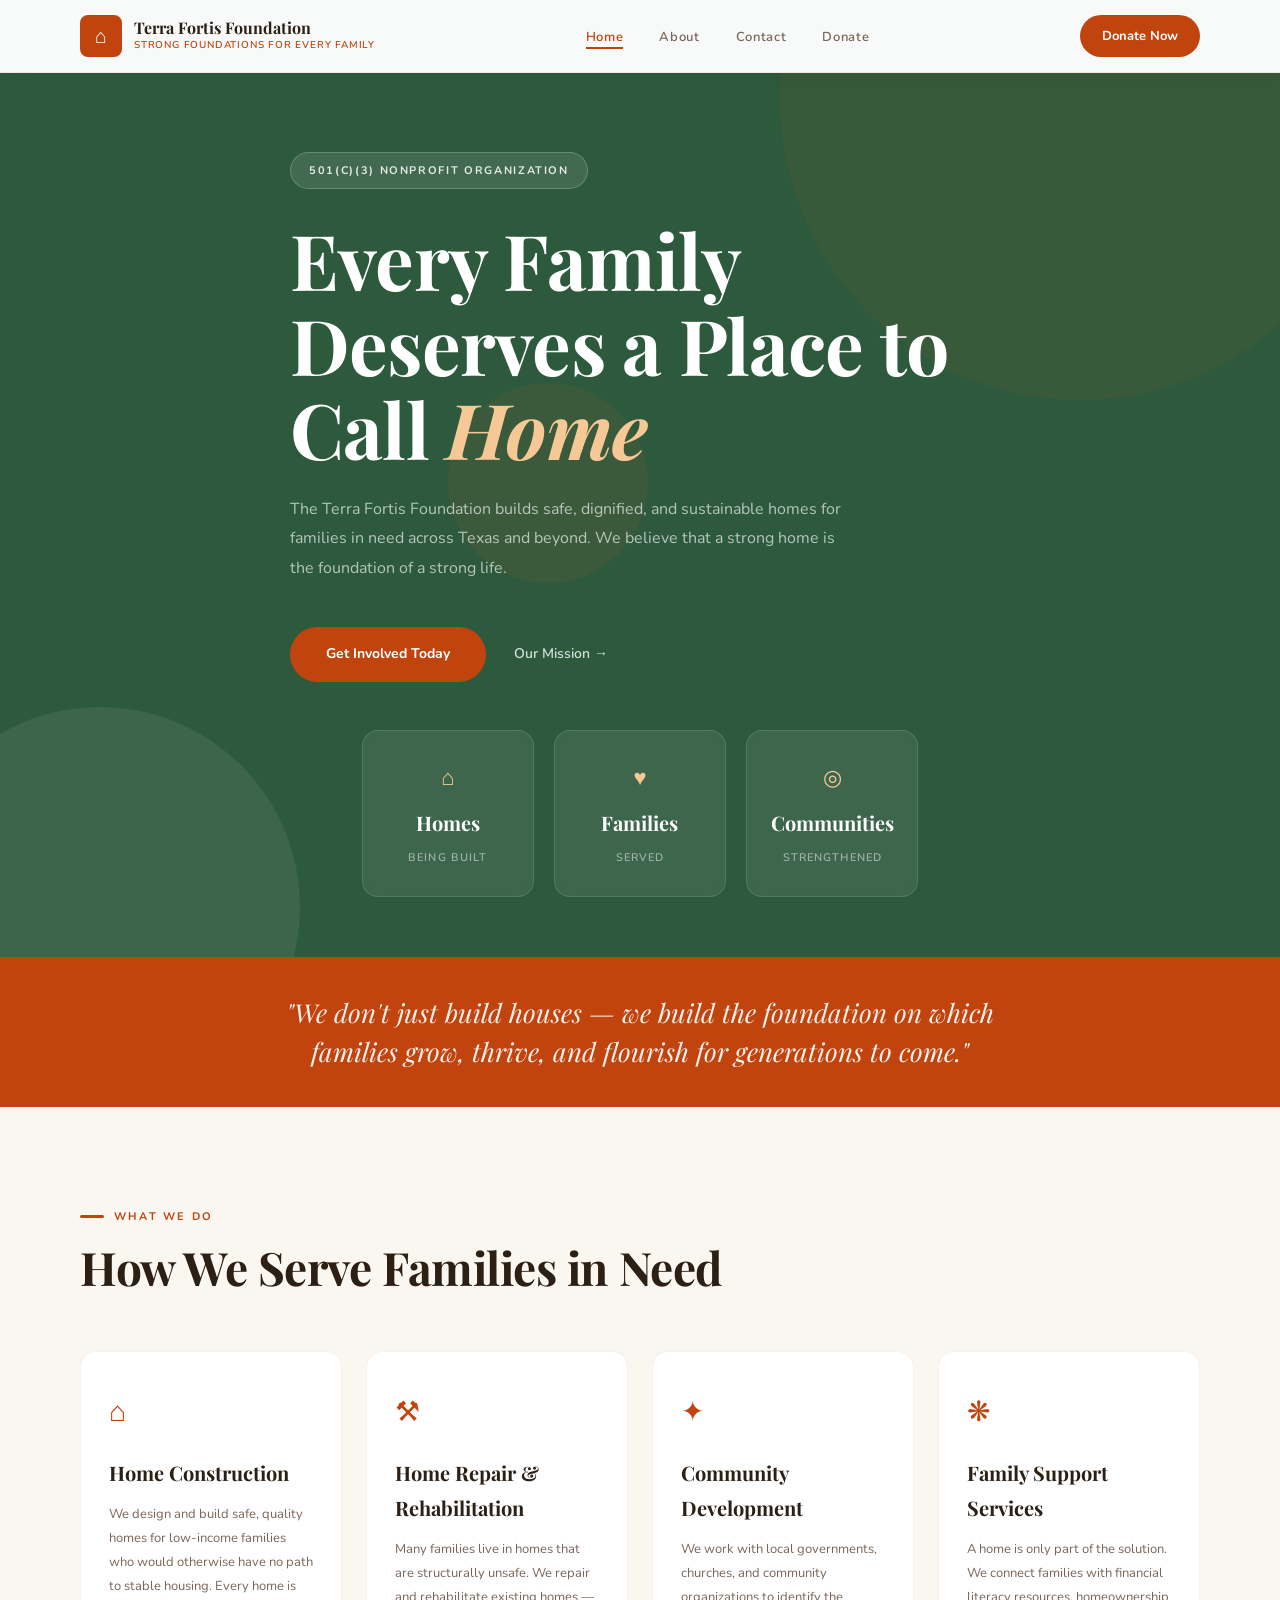
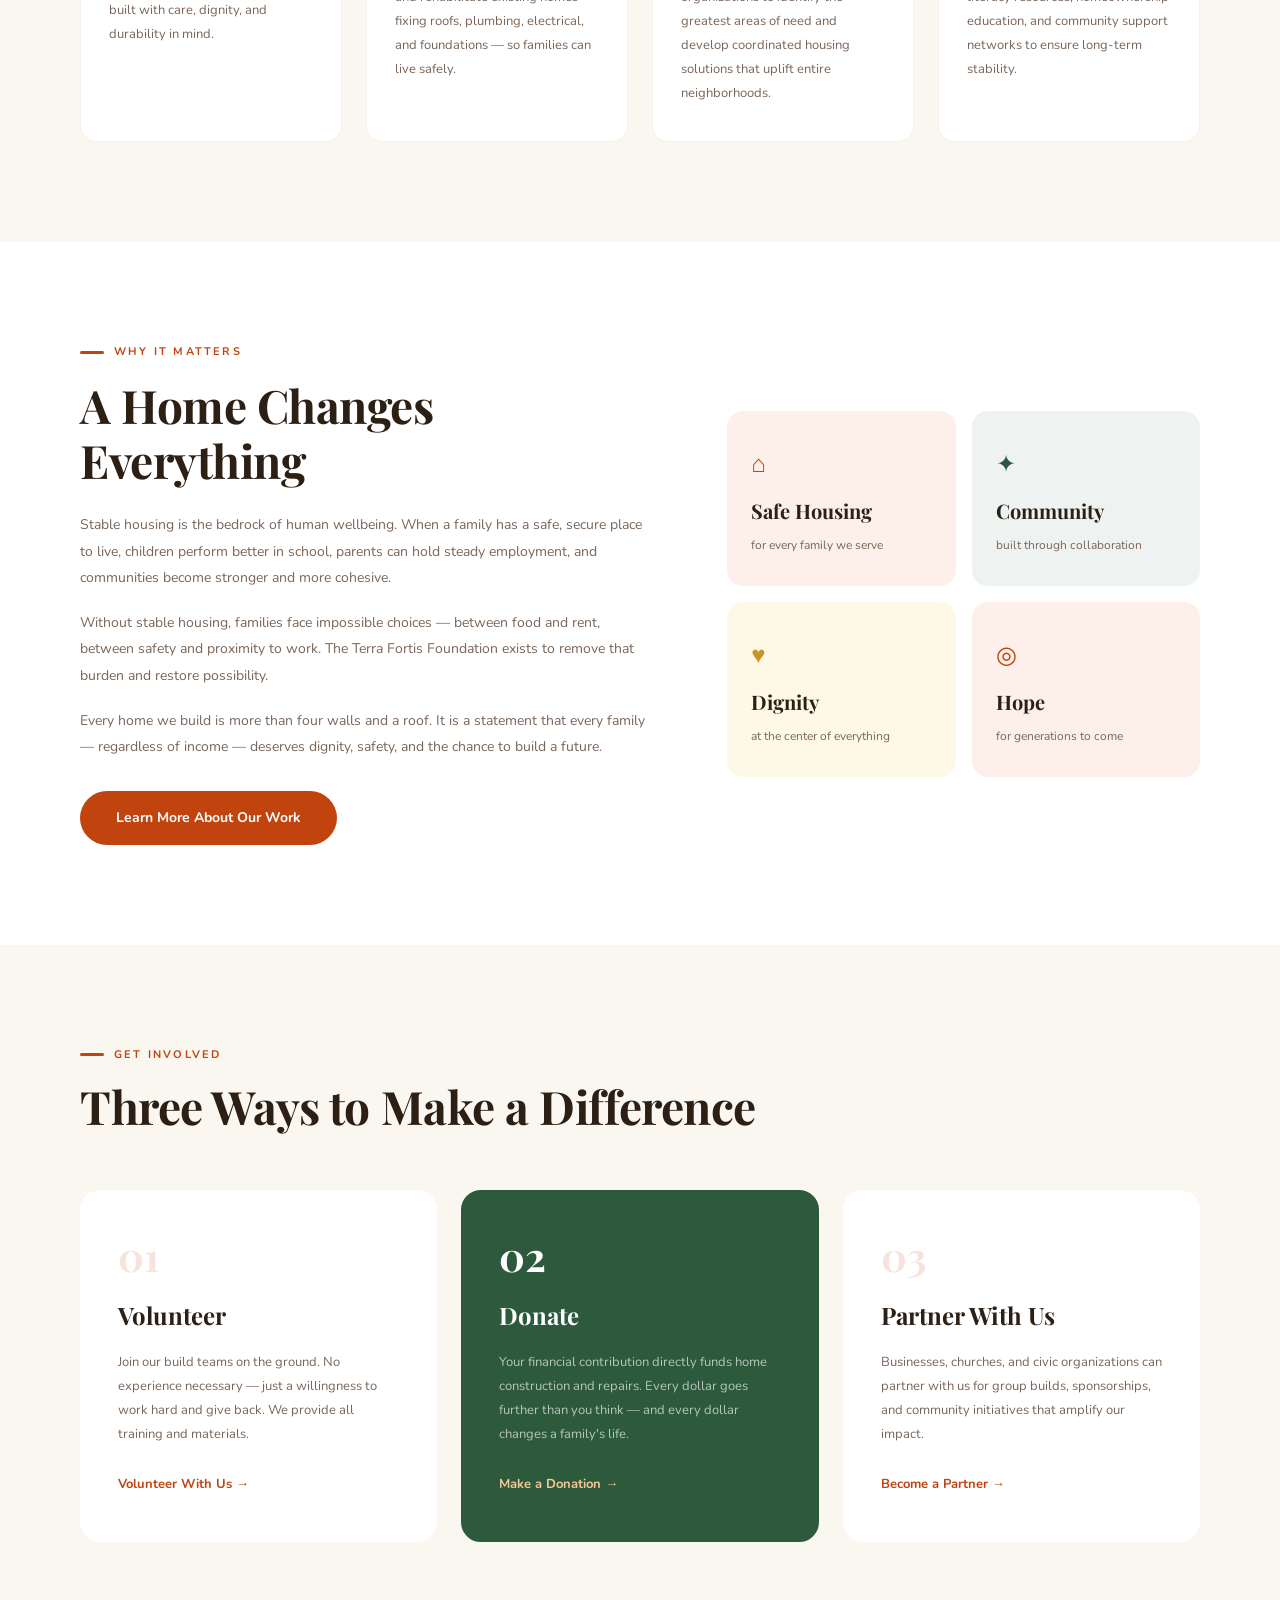
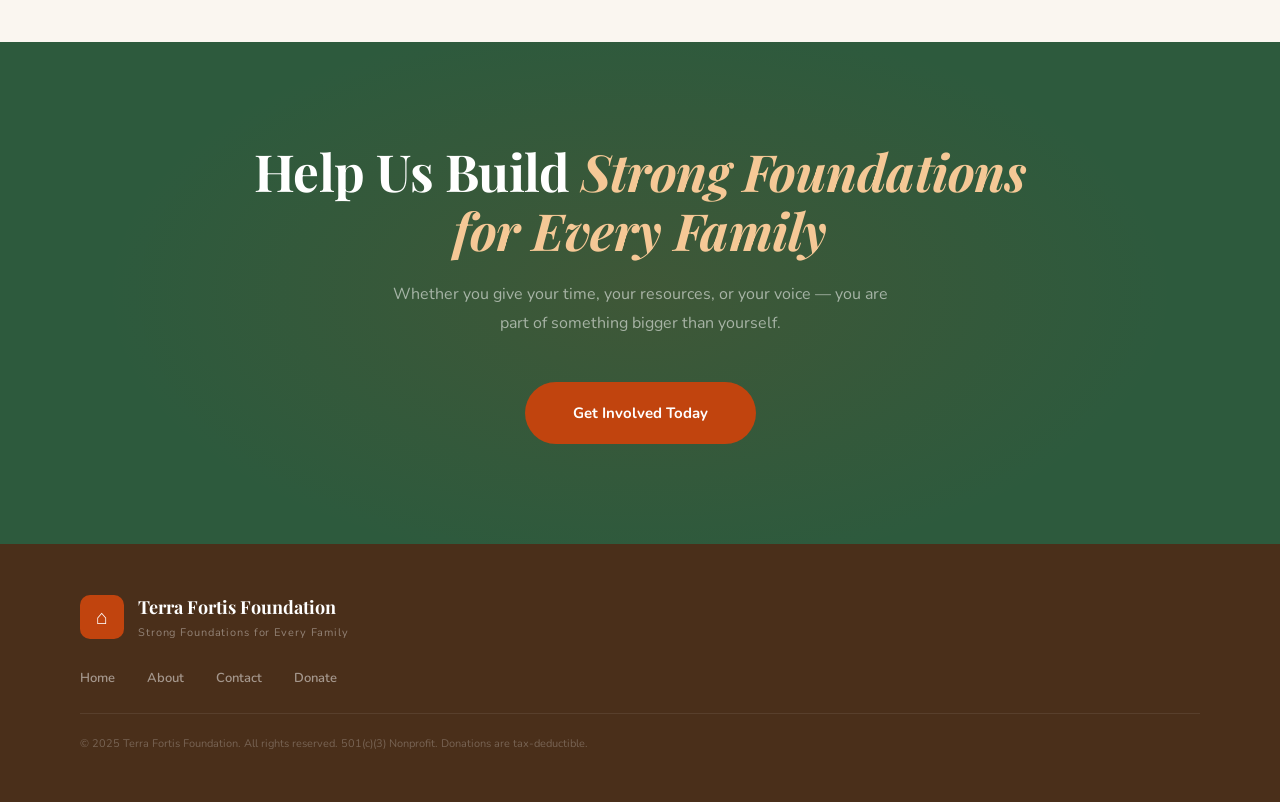
==== index.html @ f195ec46 "first commit" ====
<!DOCTYPE html>
<html lang="en">
<head>
<meta charset="UTF-8">
<meta name="viewport" content="width=device-width, initial-scale=1.0">
<title>Terra Fortis Foundation — Strong Foundations for Every Family</title>
<link href="https://fonts.googleapis.com/css2?family=Playfair+Display:ital,wght@0,400;0,700;1,400&family=Nunito:wght@300;400;500;600;700&display=swap" rel="stylesheet">
<link rel="stylesheet" href="style.css">
</head>
<body>

<nav class="nav">
  <div class="nav-inner">
    <a href="index.html" class="logo">
      <div class="logo-icon">⌂</div>
      <div class="logo-text">
        <div class="logo-name">Terra Fortis Foundation</div>
        <div class="logo-tagline">Strong Foundations for Every Family</div>
      </div>
    </a>
    <ul class="nav-links">
      <li><a href="index.html" class="active">Home</a></li>
      <li><a href="about.html">About</a></li>
      <li><a href="contact.html">Contact</a></li>
      <li><a href="donate.html">Donate</a></li>
    </ul>
    <a href="donate.html" class="nav-donate">Donate Now</a>
    <button class="hamburger" id="hamburger">&#9776;</button>
  </div>
</nav>

<section class="hero">
  <div class="hero-shapes">
    <div class="shape shape-1"></div>
    <div class="shape shape-2"></div>
    <div class="shape shape-3"></div>
  </div>
  <div class="hero-content">
    <div class="hero-badge">501(c)(3) Nonprofit Organization</div>
    <h1>Every Family Deserves a Place to Call <em>Home</em></h1>
    <p>The Terra Fortis Foundation builds safe, dignified, and sustainable homes for families in need across Texas and beyond. We believe that a strong home is the foundation of a strong life.</p>
    <div class="hero-btns">
      <a href="contact.html" class="btn-terra">Get Involved Today</a>
      <a href="about.html" class="btn-ghost">Our Mission →</a>
    </div>
  </div>
  <div class="hero-impact">
    <div class="impact-card">
      <div class="impact-icon">⌂</div>
      <div class="impact-val">Homes</div>
      <div class="impact-label">Being Built</div>
    </div>
    <div class="impact-card">
      <div class="impact-icon">♥</div>
      <div class="impact-val">Families</div>
      <div class="impact-label">Served</div>
    </div>
    <div class="impact-card">
      <div class="impact-icon">◎</div>
      <div class="impact-val">Communities</div>
      <div class="impact-label">Strengthened</div>
    </div>
  </div>
</section>

<section class="mission-strip">
  <div class="container">
    <p class="mission-text">"We don't just build houses — we build the foundation on which families grow, thrive, and flourish for generations to come."</p>
  </div>
</section>

<section class="what-we-do">
  <div class="container">
    <div class="section-label">What We Do</div>
    <h2 class="section-title">How We Serve Families in Need</h2>
    <div class="programs-grid">
      <div class="program-card">
        <div class="program-icon">⌂</div>
        <h3>Home Construction</h3>
        <p>We design and build safe, quality homes for low-income families who would otherwise have no path to stable housing. Every home is built with care, dignity, and durability in mind.</p>
      </div>
      <div class="program-card">
        <div class="program-icon">⚒</div>
        <h3>Home Repair & Rehabilitation</h3>
        <p>Many families live in homes that are structurally unsafe. We repair and rehabilitate existing homes — fixing roofs, plumbing, electrical, and foundations — so families can live safely.</p>
      </div>
      <div class="program-card">
        <div class="program-icon">✦</div>
        <h3>Community Development</h3>
        <p>We work with local governments, churches, and community organizations to identify the greatest areas of need and develop coordinated housing solutions that uplift entire neighborhoods.</p>
      </div>
      <div class="program-card">
        <div class="program-icon">❋</div>
        <h3>Family Support Services</h3>
        <p>A home is only part of the solution. We connect families with financial literacy resources, homeownership education, and community support networks to ensure long-term stability.</p>
      </div>
    </div>
  </div>
</section>

<section class="why-it-matters">
  <div class="container matters-grid">
    <div class="matters-text">
      <div class="section-label">Why It Matters</div>
      <h2>A Home Changes Everything</h2>
      <p>Stable housing is the bedrock of human wellbeing. When a family has a safe, secure place to live, children perform better in school, parents can hold steady employment, and communities become stronger and more cohesive.</p>
      <p>Without stable housing, families face impossible choices — between food and rent, between safety and proximity to work. The Terra Fortis Foundation exists to remove that burden and restore possibility.</p>
      <p>Every home we build is more than four walls and a roof. It is a statement that every family — regardless of income — deserves dignity, safety, and the chance to build a future.</p>
      <a href="about.html" class="btn-terra">Learn More About Our Work</a>
    </div>
    <div class="matters-visual">
      <div class="visual-block vb-1">
        <div class="vb-icon">⌂</div>
        <div class="vb-text">Safe Housing</div>
        <div class="vb-sub">for every family we serve</div>
      </div>
      <div class="visual-block vb-2">
        <div class="vb-icon">✦</div>
        <div class="vb-text">Community</div>
        <div class="vb-sub">built through collaboration</div>
      </div>
      <div class="visual-block vb-3">
        <div class="vb-icon">♥</div>
        <div class="vb-text">Dignity</div>
        <div class="vb-sub">at the center of everything</div>
      </div>
      <div class="visual-block vb-4">
        <div class="vb-icon">◎</div>
        <div class="vb-text">Hope</div>
        <div class="vb-sub">for generations to come</div>
      </div>
    </div>
  </div>
</section>

<section class="get-involved">
  <div class="container">
    <div class="section-label">Get Involved</div>
    <h2 class="section-title">Three Ways to Make a Difference</h2>
    <div class="involved-grid">
      <div class="involved-card">
        <div class="inv-num">01</div>
        <h3>Volunteer</h3>
        <p>Join our build teams on the ground. No experience necessary — just a willingness to work hard and give back. We provide all training and materials.</p>
        <a href="contact.html" class="inv-link">Volunteer With Us →</a>
      </div>
      <div class="involved-card featured">
        <div class="inv-num">02</div>
        <h3>Donate</h3>
        <p>Your financial contribution directly funds home construction and repairs. Every dollar goes further than you think — and every dollar changes a family's life.</p>
        <a href="contact.html" class="inv-link">Make a Donation →</a>
      </div>
      <div class="involved-card">
        <div class="inv-num">03</div>
        <h3>Partner With Us</h3>
        <p>Businesses, churches, and civic organizations can partner with us for group builds, sponsorships, and community initiatives that amplify our impact.</p>
        <a href="contact.html" class="inv-link">Become a Partner →</a>
      </div>
    </div>
  </div>
</section>

<section class="cta-foundation">
  <div class="container cta-inner">
    <h2>Help Us Build <em>Strong Foundations<br>for Every Family</em></h2>
    <p>Whether you give your time, your resources, or your voice — you are part of something bigger than yourself.</p>
    <a href="contact.html" class="btn-terra btn-large">Get Involved Today</a>
  </div>
</section>

<footer class="footer">
  <div class="container footer-inner">
    <div class="footer-brand">
      <div class="footer-icon">⌂</div>
      <div>
        <div class="footer-name">Terra Fortis Foundation</div>
        <div class="footer-tagline">Strong Foundations for Every Family</div>
      </div>
    </div>
    <div class="footer-links">
      <a href="index.html">Home</a>
      <a href="about.html">About</a>
      <a href="contact.html">Contact</a>
      <a href="donate.html">Donate</a>
    </div>
    <div class="footer-bottom">
      <span>&copy; 2025 Terra Fortis Foundation. All rights reserved. 501(c)(3) Nonprofit. Donations are tax-deductible.</span>
    </div>
  </div>
</footer>
<script src="main.js"></script>
</body>
</html>
---- style.css ----
/* ── Terra Fortis Foundation — Stylesheet ── */
:root {
  --terra: #c1440e;
  --terra-light: #e05a24;
  --terra-pale: #fdf0ea;
  --green: #2d5a3d;
  --green-light: #3d7a54;
  --cream: #faf6f0;
  --warm-white: #ffffff;
  --brown: #4a2f1a;
  --text: #2c1f14;
  --muted: #7a6558;
  --border: rgba(193,68,14,0.15);
  --font-display: 'Playfair Display', Georgia, serif;
  --font-body: 'Nunito', sans-serif;
}

* { box-sizing: border-box; margin: 0; padding: 0; }
html { scroll-behavior: smooth; }

body {
  font-family: var(--font-body);
  color: var(--text);
  background: var(--warm-white);
  font-size: 15px;
  line-height: 1.75;
  overflow-x: hidden;
}

/* ── NAV ── */
.nav {
  position: fixed;
  top: 0; left: 0; right: 0;
  z-index: 1000;
  background: rgba(255,255,255,0.97);
  border-bottom: 1px solid rgba(193,68,14,0.1);
  backdrop-filter: blur(12px);
  box-shadow: 0 2px 20px rgba(44,31,20,0.06);
}

.nav-inner {
  max-width: 1200px;
  margin: 0 auto;
  padding: 0 40px;
  height: 72px;
  display: flex;
  align-items: center;
  justify-content: space-between;
  gap: 24px;
}

.logo {
  display: flex;
  align-items: center;
  gap: 12px;
  text-decoration: none;
  flex-shrink: 0;
}

.logo-icon {
  width: 42px; height: 42px;
  background: var(--terra);
  color: var(--warm-white);
  font-size: 20px;
  display: flex;
  align-items: center;
  justify-content: center;
  border-radius: 8px;
  flex-shrink: 0;
}

.logo-name {
  font-family: var(--font-display);
  font-size: 16px;
  font-weight: 700;
  color: var(--text);
  line-height: 1.2;
}

.logo-tagline {
  font-size: 10px;
  font-weight: 600;
  letter-spacing: 0.08em;
  color: var(--terra);
  text-transform: uppercase;
}

.nav-links {
  list-style: none;
  display: flex;
  gap: 36px;
}

.nav-links a {
  text-decoration: none;
  color: var(--muted);
  font-size: 13px;
  font-weight: 600;
  letter-spacing: 0.05em;
  transition: color 0.2s;
  position: relative;
  padding-bottom: 3px;
}

.nav-links a::after {
  content: '';
  position: absolute;
  bottom: 0; left: 0;
  width: 0; height: 2px;
  background: var(--terra);
  transition: width 0.25s;
}

.nav-links a:hover,
.nav-links a.active { color: var(--terra); }
.nav-links a:hover::after,
.nav-links a.active::after { width: 100%; }

.nav-donate {
  background: var(--terra);
  color: var(--warm-white);
  text-decoration: none;
  padding: 10px 22px;
  border-radius: 99px;
  font-size: 13px;
  font-weight: 700;
  transition: background 0.2s, transform 0.15s;
  white-space: nowrap;
  flex-shrink: 0;
}

.nav-donate:hover {
  background: var(--terra-light);
  transform: translateY(-1px);
}

.hamburger {
  display: none;
  background: none;
  border: none;
  color: var(--text);
  font-size: 22px;
  cursor: pointer;
}

/* ── BUTTONS ── */
.btn-terra {
  display: inline-block;
  background: var(--terra);
  color: var(--warm-white);
  text-decoration: none;
  padding: 15px 36px;
  border-radius: 99px;
  font-size: 14px;
  font-weight: 700;
  border: none;
  cursor: pointer;
  font-family: var(--font-body);
  transition: background 0.2s, transform 0.15s, box-shadow 0.2s;
}

.btn-terra:hover {
  background: var(--terra-light);
  transform: translateY(-2px);
  box-shadow: 0 10px 28px rgba(193,68,14,0.3);
}

.btn-ghost {
  display: inline-block;
  color: rgba(255,255,255,0.8);
  text-decoration: none;
  font-size: 14px;
  font-weight: 600;
  transition: color 0.2s;
}

.btn-ghost:hover { color: var(--warm-white); }

.btn-large { padding: 18px 48px; font-size: 15px; }
.btn-full { width: 100%; text-align: center; border-radius: 8px; }

/* ── HERO ── */
.hero {
  background: var(--green);
  min-height: 100vh;
  display: flex;
  flex-direction: column;
  justify-content: center;
  position: relative;
  overflow: hidden;
  padding-top: 72px;
}

.hero-shapes { position: absolute; inset: 0; overflow: hidden; }

.shape {
  position: absolute;
  border-radius: 50%;
  opacity: 0.07;
}

.shape-1 {
  width: 600px; height: 600px;
  background: var(--terra);
  top: -200px; right: -100px;
}

.shape-2 {
  width: 400px; height: 400px;
  background: #f5f0e8;
  bottom: -150px; left: -100px;
}

.shape-3 {
  width: 200px; height: 200px;
  background: var(--terra-light);
  top: 40%; left: 35%;
}

.hero-content {
  position: relative;
  z-index: 2;
  max-width: 1200px;
  margin: 0 auto;
  padding: 80px 40px 48px;
}

.hero-badge {
  display: inline-block;
  background: rgba(255,255,255,0.1);
  border: 1px solid rgba(255,255,255,0.2);
  color: rgba(255,255,255,0.85);
  font-size: 11px;
  font-weight: 700;
  letter-spacing: 0.15em;
  text-transform: uppercase;
  padding: 8px 18px;
  border-radius: 99px;
  margin-bottom: 28px;
}

.hero-content h1 {
  font-family: var(--font-display);
  font-size: clamp(44px, 6vw, 78px);
  font-weight: 700;
  color: var(--warm-white);
  line-height: 1.1;
  letter-spacing: -0.01em;
  margin-bottom: 24px;
  max-width: 700px;
}

.hero-content h1 em {
  font-style: italic;
  color: #f5c896;
}

.hero-content > p {
  font-size: 16px;
  color: rgba(255,255,255,0.65);
  max-width: 560px;
  line-height: 1.85;
  margin-bottom: 44px;
  font-weight: 400;
}

.hero-btns { display: flex; align-items: center; gap: 28px; flex-wrap: wrap; }

.hero-impact {
  position: relative;
  z-index: 2;
  max-width: 1200px;
  margin: 0 auto;
  padding: 0 40px 60px;
  display: flex;
  gap: 20px;
  flex-wrap: wrap;
}

.impact-card {
  background: rgba(255,255,255,0.08);
  border: 1px solid rgba(255,255,255,0.12);
  border-radius: 16px;
  padding: 28px 36px;
  display: flex;
  flex-direction: column;
  align-items: center;
  gap: 8px;
  flex: 1;
  min-width: 160px;
  backdrop-filter: blur(8px);
  transition: background 0.25s;
}

.impact-card:hover { background: rgba(255,255,255,0.13); }

.impact-icon {
  font-size: 22px;
  color: #f5c896;
}

.impact-val {
  font-family: var(--font-display);
  font-size: 20px;
  font-weight: 700;
  color: var(--warm-white);
}

.impact-label {
  font-size: 11px;
  font-weight: 600;
  color: rgba(255,255,255,0.5);
  text-transform: uppercase;
  letter-spacing: 0.1em;
}

/* ── MISSION STRIP ── */
.mission-strip {
  background: var(--terra);
  padding: 36px 0;
  text-align: center;
}

.mission-text {
  font-family: var(--font-display);
  font-size: clamp(18px, 2.5vw, 26px);
  font-style: italic;
  color: rgba(255,255,255,0.92);
  max-width: 800px;
  margin: 0 auto;
  line-height: 1.5;
  padding: 0 40px;
}

/* ── CONTAINER ── */
.container { max-width: 1200px; margin: 0 auto; padding: 0 40px; }

/* ── SECTION LABELS ── */
.section-label {
  font-size: 11px;
  font-weight: 700;
  letter-spacing: 0.2em;
  text-transform: uppercase;
  color: var(--terra);
  margin-bottom: 14px;
  display: flex;
  align-items: center;
  gap: 10px;
}

.section-label::before {
  content: '';
  width: 24px; height: 3px;
  background: var(--terra);
  border-radius: 2px;
}

.section-title {
  font-family: var(--font-display);
  font-size: clamp(30px, 4vw, 46px);
  font-weight: 700;
  color: var(--text);
  letter-spacing: -0.01em;
  margin-bottom: 56px;
  line-height: 1.2;
}

/* ── PROGRAMS ── */
.what-we-do {
  padding: 100px 0;
  background: var(--cream);
}

.programs-grid {
  display: grid;
  grid-template-columns: repeat(4, 1fr);
  gap: 24px;
}

.program-card {
  background: var(--warm-white);
  border-radius: 16px;
  padding: 36px 28px;
  border: 1px solid rgba(193,68,14,0.08);
  transition: transform 0.25s, box-shadow 0.25s, border-color 0.25s;
}

.program-card:hover {
  transform: translateY(-6px);
  box-shadow: 0 16px 40px rgba(193,68,14,0.1);
  border-color: rgba(193,68,14,0.2);
}

.program-icon {
  font-size: 28px;
  color: var(--terra);
  margin-bottom: 18px;
}

.program-card h3 {
  font-family: var(--font-display);
  font-size: 20px;
  font-weight: 700;
  color: var(--text);
  margin-bottom: 12px;
}

.program-card p {
  font-size: 13px;
  color: var(--muted);
  line-height: 1.85;
}

/* ── WHY IT MATTERS ── */
.why-it-matters {
  padding: 100px 0;
  background: var(--warm-white);
}

.matters-grid {
  display: grid;
  grid-template-columns: 1.2fr 1fr;
  gap: 80px;
  align-items: center;
}

.matters-text .section-label { margin-bottom: 16px; }

.matters-text h2 {
  font-family: var(--font-display);
  font-size: clamp(32px, 4vw, 46px);
  font-weight: 700;
  color: var(--text);
  margin-bottom: 24px;
  letter-spacing: -0.01em;
  line-height: 1.2;
}

.matters-text p {
  font-size: 14px;
  color: var(--muted);
  line-height: 1.9;
  margin-bottom: 18px;
}

.matters-text .btn-terra { margin-top: 12px; }

.matters-visual {
  display: grid;
  grid-template-columns: 1fr 1fr;
  gap: 16px;
}

.visual-block {
  border-radius: 16px;
  padding: 32px 24px;
  display: flex;
  flex-direction: column;
  gap: 8px;
  transition: transform 0.25s;
}

.visual-block:hover { transform: translateY(-4px); }

.vb-1 { background: var(--terra-pale); }
.vb-2 { background: rgba(45,90,61,0.08); }
.vb-3 { background: #fef9e7; }
.vb-4 { background: var(--terra-pale); }

.vb-icon { font-size: 24px; color: var(--terra); }

.vb-2 .vb-icon { color: var(--green); }
.vb-3 .vb-icon { color: #c9952a; }

.vb-text {
  font-family: var(--font-display);
  font-size: 20px;
  font-weight: 700;
  color: var(--text);
}

.vb-sub {
  font-size: 12px;
  color: var(--muted);
  line-height: 1.5;
}

/* ── GET INVOLVED ── */
.get-involved {
  padding: 100px 0;
  background: var(--cream);
}

.involved-grid {
  display: grid;
  grid-template-columns: repeat(3, 1fr);
  gap: 24px;
}

.involved-card {
  background: var(--warm-white);
  border-radius: 20px;
  padding: 44px 36px;
  border: 2px solid transparent;
  transition: border-color 0.25s, transform 0.25s, box-shadow 0.25s;
}

.involved-card:hover {
  border-color: rgba(193,68,14,0.2);
  transform: translateY(-4px);
  box-shadow: 0 16px 40px rgba(193,68,14,0.08);
}

.involved-card.featured {
  background: var(--green);
  border-color: var(--green);
}

.involved-card.featured h3,
.involved-card.featured .inv-num { color: var(--warm-white); }
.involved-card.featured p { color: rgba(255,255,255,0.65); }
.involved-card.featured .inv-link { color: #f5c896; }

.inv-num {
  font-family: var(--font-display);
  font-size: 40px;
  font-weight: 700;
  color: rgba(193,68,14,0.15);
  line-height: 1;
  margin-bottom: 18px;
}

.involved-card h3 {
  font-family: var(--font-display);
  font-size: 24px;
  font-weight: 700;
  color: var(--text);
  margin-bottom: 14px;
}

.involved-card p {
  font-size: 13px;
  color: var(--muted);
  line-height: 1.85;
  margin-bottom: 24px;
}

.inv-link {
  font-size: 13px;
  font-weight: 700;
  color: var(--terra);
  text-decoration: none;
  transition: color 0.2s;
}

.inv-link:hover { color: var(--terra-light); }

/* ── CTA ── */
.cta-foundation {
  background: var(--green);
  padding: 100px 0;
  text-align: center;
  position: relative;
  overflow: hidden;
}

.cta-foundation::before {
  content: '';
  position: absolute;
  inset: 0;
  background: radial-gradient(ellipse 60% 80% at 50% 50%, rgba(193,68,14,0.12) 0%, transparent 70%);
}

.cta-inner { position: relative; z-index: 2; }

.cta-foundation h2 {
  font-family: var(--font-display);
  font-size: clamp(32px, 4vw, 54px);
  font-weight: 700;
  color: var(--warm-white);
  margin-bottom: 20px;
  letter-spacing: -0.01em;
  line-height: 1.15;
}

.cta-foundation h2 em {
  font-style: italic;
  color: #f5c896;
}

.cta-foundation p {
  font-size: 16px;
  color: rgba(255,255,255,0.55);
  max-width: 520px;
  margin: 0 auto 44px;
  line-height: 1.8;
}

/* ── PAGE HERO ── */
.page-hero {
  background: var(--green);
  padding: 140px 0 80px;
  position: relative;
  overflow: hidden;
}

.page-hero::before {
  content: '';
  position: absolute;
  inset: 0;
  background: radial-gradient(ellipse 50% 80% at 80% 50%, rgba(193,68,14,0.1) 0%, transparent 60%);
}

.page-hero .container { position: relative; z-index: 2; }
.page-hero .section-label { color: #f5c896; }
.page-hero .section-label::before { background: #f5c896; }

.page-title {
  font-family: var(--font-display);
  font-size: clamp(40px, 6vw, 68px);
  font-weight: 700;
  color: var(--warm-white);
  letter-spacing: -0.01em;
  line-height: 1.1;
  margin-bottom: 20px;
}

.page-title em { font-style: italic; color: #f5c896; }

.page-sub {
  font-size: 16px;
  color: rgba(255,255,255,0.55);
  max-width: 560px;
  line-height: 1.8;
  font-weight: 400;
}

/* ── ABOUT ── */
.about-story {
  padding: 100px 0;
  background: var(--warm-white);
}

.story-layout {
  display: grid;
  grid-template-columns: 1.3fr 1fr;
  gap: 80px;
  align-items: start;
}

.story-content h2 {
  font-family: var(--font-display);
  font-size: 38px;
  font-weight: 700;
  color: var(--text);
  margin-bottom: 24px;
  letter-spacing: -0.01em;
}

.story-content p {
  font-size: 14px;
  color: var(--muted);
  line-height: 1.9;
  margin-bottom: 18px;
}

.story-values { display: flex; flex-direction: column; gap: 16px; }

.sv-card {
  background: var(--cream);
  border-radius: 16px;
  padding: 28px;
  border-left: 4px solid var(--terra);
}

.sv-title {
  font-family: var(--font-display);
  font-size: 18px;
  font-weight: 700;
  color: var(--text);
  margin-bottom: 10px;
}

.sv-card p {
  font-size: 13px;
  color: var(--muted);
  line-height: 1.8;
}

/* ── BUILD STEPS ── */
.how-we-build {
  padding: 100px 0;
  background: var(--cream);
}

.build-steps { display: flex; flex-direction: column; gap: 0; }

.build-step {
  display: flex;
  gap: 0;
  border-bottom: 1px solid rgba(193,68,14,0.1);
  transition: background 0.25s;
  border-radius: 0;
}

.build-step:last-child { border-bottom: none; }
.build-step:hover { background: rgba(193,68,14,0.04); }

.bs-num {
  width: 90px;
  flex-shrink: 0;
  padding: 36px;
  font-family: var(--font-display);
  font-size: 28px;
  font-weight: 700;
  color: var(--terra);
  opacity: 0.4;
  display: flex;
  align-items: flex-start;
}

.bs-content {
  padding: 36px 48px 36px 0;
  flex: 1;
}

.bs-content h3 {
  font-family: var(--font-display);
  font-size: 22px;
  font-weight: 700;
  color: var(--text);
  margin-bottom: 10px;
}

.bs-content p {
  font-size: 14px;
  color: var(--muted);
  line-height: 1.8;
}

/* ── VALUES ── */
.values-section {
  padding: 100px 0;
  background: var(--warm-white);
}

.values-grid {
  display: grid;
  grid-template-columns: repeat(4, 1fr);
  gap: 28px;
}

.value-card {
  background: var(--cream);
  border-radius: 16px;
  padding: 36px 28px;
  text-align: center;
  transition: transform 0.25s, box-shadow 0.25s;
}

.value-card:hover {
  transform: translateY(-6px);
  box-shadow: 0 16px 40px rgba(193,68,14,0.1);
}

.vc-icon {
  font-size: 28px;
  color: var(--terra);
  margin-bottom: 16px;
}

.value-card h3 {
  font-family: var(--font-display);
  font-size: 22px;
  font-weight: 700;
  color: var(--text);
  margin-bottom: 12px;
}

.value-card p {
  font-size: 13px;
  color: var(--muted);
  line-height: 1.8;
}

/* ── CONTACT ── */
.contact-section {
  padding: 80px 0 100px;
  background: var(--cream);
}

.contact-layout {
  display: grid;
  grid-template-columns: 1fr 1.4fr;
  gap: 80px;
  align-items: start;
}

.contact-left h2 {
  font-family: var(--font-display);
  font-size: 34px;
  font-weight: 700;
  color: var(--text);
  margin-bottom: 14px;
}

.contact-left > p {
  font-size: 14px;
  color: var(--muted);
  line-height: 1.8;
  margin-bottom: 36px;
}

.ways-list { display: flex; flex-direction: column; gap: 20px; margin-bottom: 36px; }

.way-item {
  display: flex;
  gap: 16px;
  align-items: flex-start;
}

.way-icon {
  width: 40px; height: 40px;
  background: var(--terra-pale);
  color: var(--terra);
  border-radius: 10px;
  font-size: 16px;
  display: flex;
  align-items: center;
  justify-content: center;
  flex-shrink: 0;
}

.way-title {
  font-size: 14px;
  font-weight: 700;
  color: var(--text);
  margin-bottom: 4px;
}

.way-item p {
  font-size: 13px;
  color: var(--muted);
  line-height: 1.6;
}

.contact-details {
  background: var(--warm-white);
  border-radius: 16px;
  padding: 24px;
  display: flex;
  flex-direction: column;
  gap: 14px;
  border: 1px solid rgba(193,68,14,0.1);
}

.cd-row { display: flex; flex-direction: column; gap: 2px; }

.cd-label {
  font-size: 10px;
  font-weight: 700;
  letter-spacing: 0.12em;
  text-transform: uppercase;
  color: var(--terra);
}

.cd-val {
  font-size: 14px;
  color: var(--text);
  font-weight: 500;
}

.form-wrap {
  background: var(--warm-white);
  border-radius: 20px;
  padding: 48px;
  border: 1px solid rgba(193,68,14,0.1);
  box-shadow: 0 8px 32px rgba(44,31,20,0.06);
}

.form-title {
  font-family: var(--font-display);
  font-size: 24px;
  font-weight: 700;
  color: var(--text);
  margin-bottom: 28px;
}

.form-row { display: grid; grid-template-columns: 1fr 1fr; gap: 16px; }

.form-group { display: flex; flex-direction: column; gap: 8px; margin-bottom: 18px; }

.form-group label {
  font-size: 12px;
  font-weight: 700;
  letter-spacing: 0.06em;
  text-transform: uppercase;
  color: var(--text);
}

.form-group input,
.form-group select,
.form-group textarea {
  padding: 13px 16px;
  border: 1.5px solid rgba(74,47,26,0.12);
  background: var(--cream);
  font-family: var(--font-body);
  font-size: 14px;
  color: var(--text);
  outline: none;
  transition: border-color 0.2s, background 0.2s;
  border-radius: 10px;
  appearance: none;
  width: 100%;
}

.form-group input:focus,
.form-group select:focus,
.form-group textarea:focus {
  border-color: var(--terra);
  background: var(--warm-white);
}

.form-group textarea { resize: vertical; }

.form-note {
  font-size: 12px;
  color: var(--muted);
  text-align: center;
  margin-top: 14px;
  line-height: 1.6;
}

.form-success {
  text-align: center;
  padding: 48px 20px;
}

.success-icon {
  font-size: 48px;
  color: var(--terra);
  margin-bottom: 20px;
}

.form-success h3 {
  font-family: var(--font-display);
  font-size: 28px;
  font-weight: 700;
  color: var(--text);
  margin-bottom: 12px;
}

.form-success p {
  font-size: 14px;
  color: var(--muted);
  line-height: 1.8;
}

/* ── FOOTER ── */
.footer {
  background: var(--brown);
  padding: 48px 0;
}

.footer-inner { display: flex; flex-direction: column; gap: 24px; }

.footer-brand { display: flex; align-items: center; gap: 14px; }

.footer-icon {
  width: 44px; height: 44px;
  background: var(--terra);
  color: var(--warm-white);
  font-size: 20px;
  display: flex;
  align-items: center;
  justify-content: center;
  border-radius: 10px;
  flex-shrink: 0;
}

.footer-name {
  font-family: var(--font-display);
  font-size: 18px;
  font-weight: 700;
  color: var(--warm-white);
}

.footer-tagline {
  font-size: 11px;
  color: rgba(255,255,255,0.4);
  letter-spacing: 0.08em;
}

.footer-links { display: flex; gap: 32px; }

.footer-links a {
  text-decoration: none;
  color: rgba(255,255,255,0.5);
  font-size: 13px;
  font-weight: 600;
  transition: color 0.2s;
}

.footer-links a:hover { color: #f5c896; }

.footer-bottom {
  border-top: 1px solid rgba(255,255,255,0.08);
  padding-top: 20px;
  font-size: 11px;
  color: rgba(255,255,255,0.25);
}

/* ── ANIMATIONS ── */
.fade-in {
  opacity: 0;
  transform: translateY(20px);
  transition: opacity 0.6s ease, transform 0.6s ease;
}
.fade-in.visible { opacity: 1; transform: translateY(0); }

/* ── RESPONSIVE ── */
@media (max-width: 1024px) {
  .programs-grid { grid-template-columns: repeat(2, 1fr); }
  .values-grid { grid-template-columns: repeat(2, 1fr); }
  .matters-grid { grid-template-columns: 1fr; gap: 48px; }
  .story-layout { grid-template-columns: 1fr; gap: 48px; }
  .contact-layout { grid-template-columns: 1fr; gap: 48px; }
  .involved-grid { grid-template-columns: 1fr; }
}

@media (max-width: 768px) {
  .nav-links { display: none; }
  .nav-links.open {
    display: flex;
    flex-direction: column;
    position: absolute;
    top: 72px; left: 0; right: 0;
    background: var(--warm-white);
    padding: 20px 40px;
    gap: 16px;
    border-bottom: 1px solid rgba(193,68,14,0.1);
    box-shadow: 0 8px 24px rgba(44,31,20,0.08);
  }
  .hamburger { display: block; }
  .nav-inner { position: relative; }
  .nav-donate { display: none; }
  .programs-grid { grid-template-columns: 1fr; }
  .values-grid { grid-template-columns: 1fr; }
  .matters-visual { grid-template-columns: 1fr 1fr; }
  .form-row { grid-template-columns: 1fr; }
  .form-wrap { padding: 28px 24px; }
  .container { padding: 0 24px; }
  .bs-num { width: 60px; padding: 24px 20px; font-size: 20px; }
  .bs-content { padding: 24px 20px 24px 0; }
}
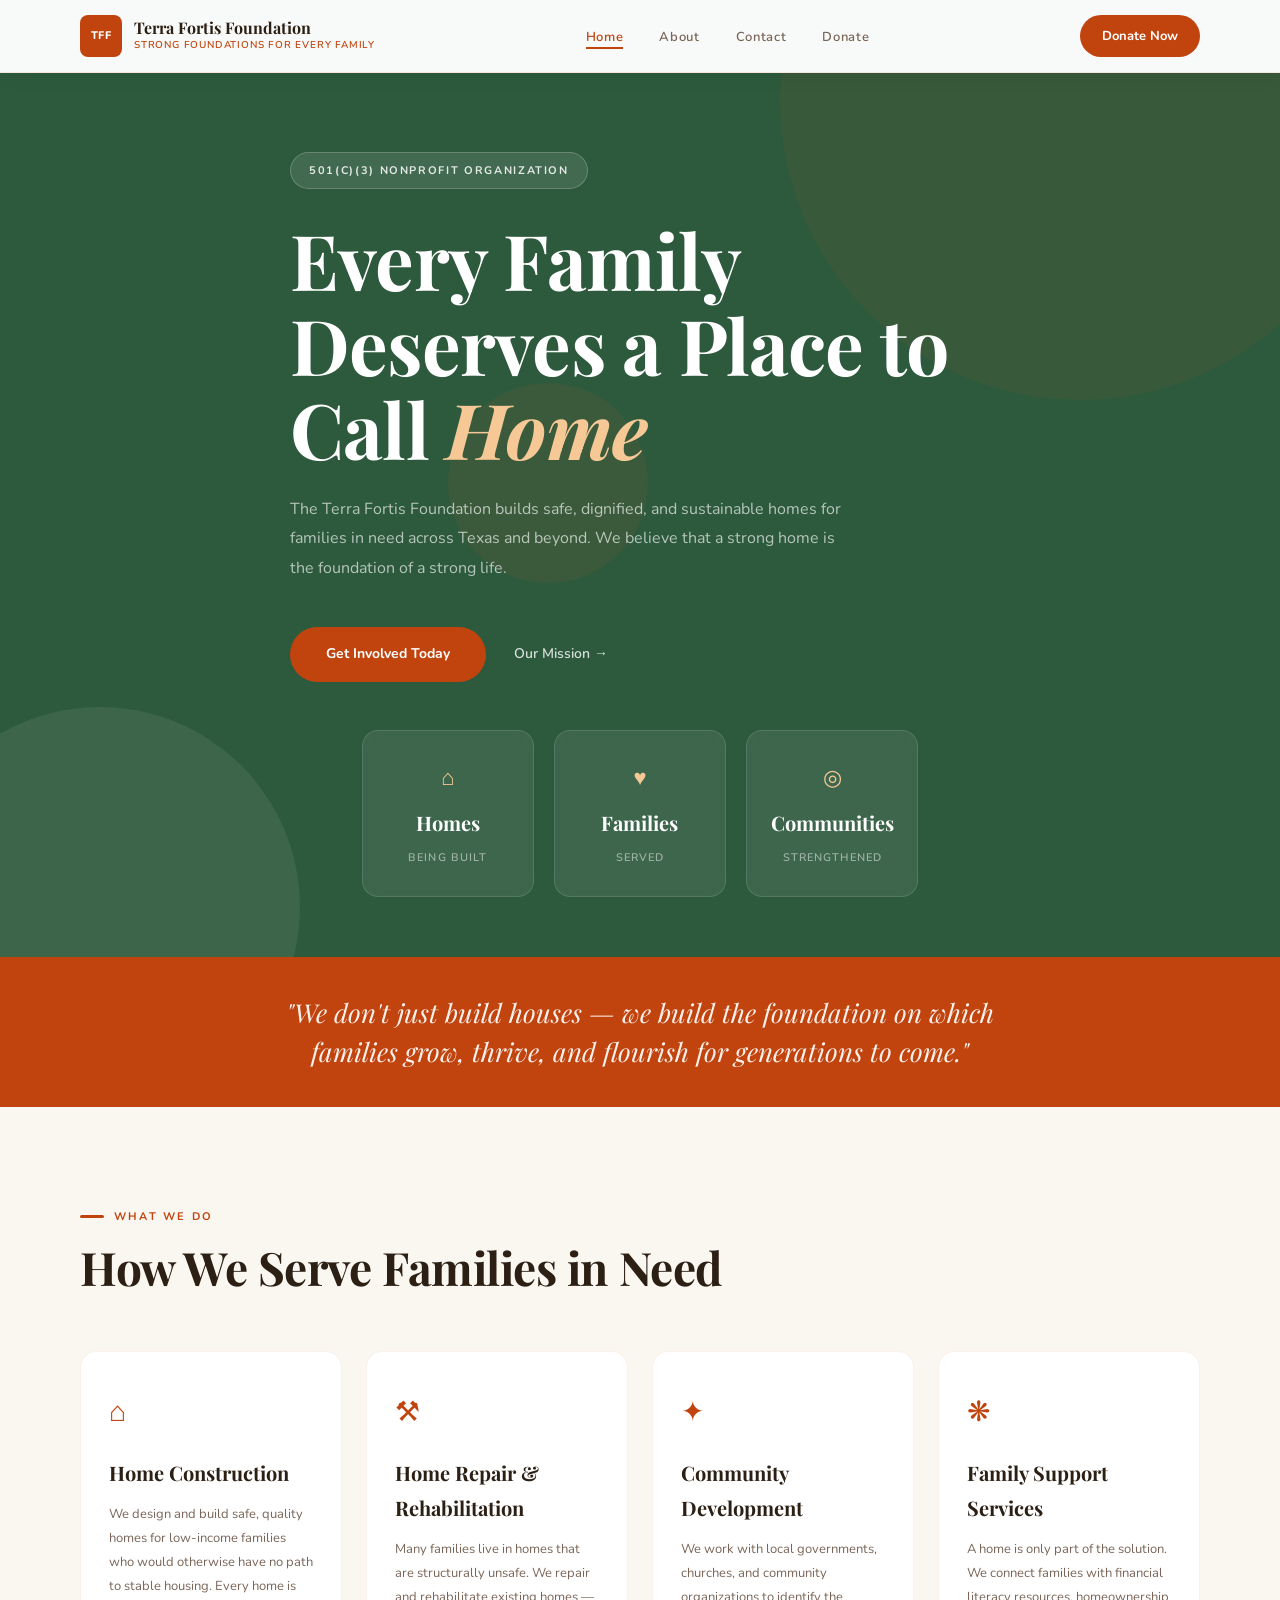
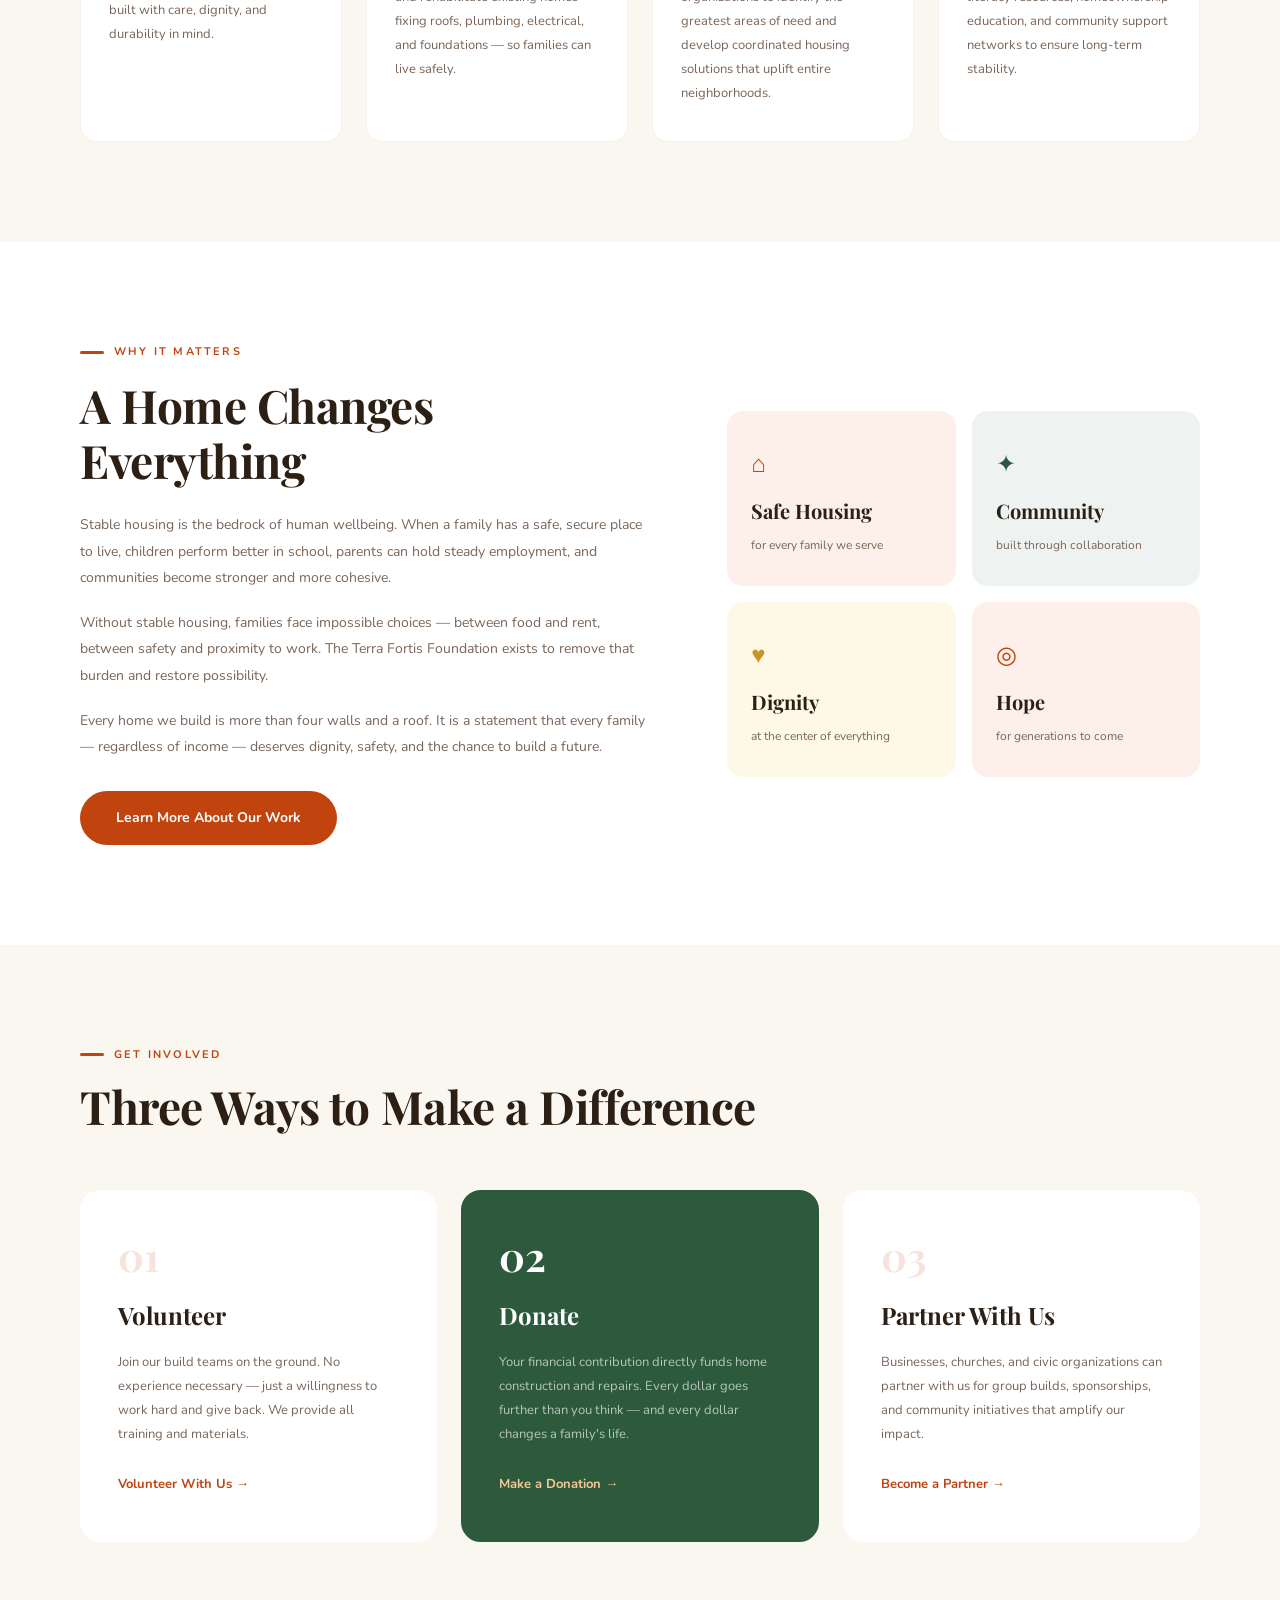
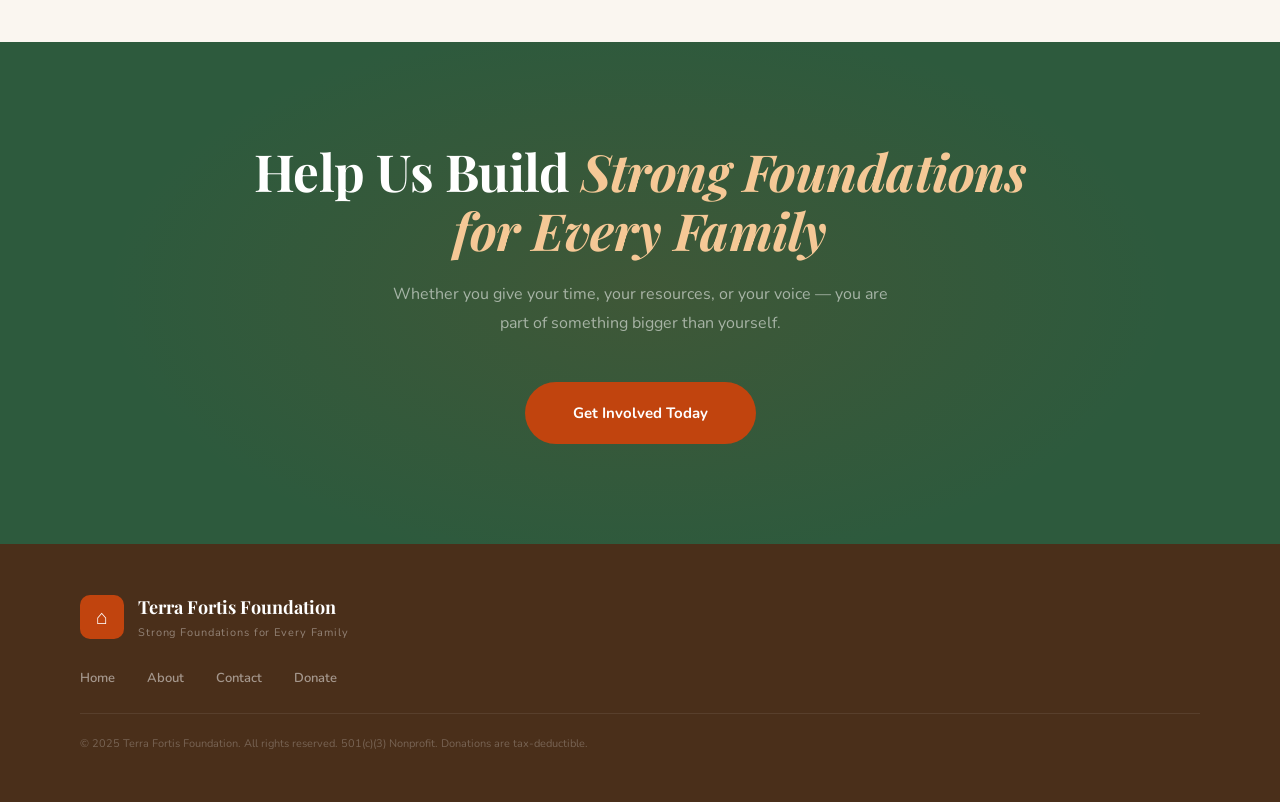
==== commit 9418bf24: "new favicon" ====
--- a/index.html
+++ b/index.html
@@ -12,7 +12,7 @@
 <nav class="nav">
   <div class="nav-inner">
     <a href="index.html" class="logo">
-      <div class="logo-icon">⌂</div>
+      <div class="logo-icon">TFF</div>
       <div class="logo-text">
         <div class="logo-name">Terra Fortis Foundation</div>
         <div class="logo-tagline">Strong Foundations for Every Family</div>
--- a/style.css
+++ b/style.css
@@ -61,7 +61,9 @@
   width: 42px; height: 42px;
   background: var(--terra);
   color: var(--warm-white);
-  font-size: 20px;
+  font-size: 11px;
+  font-weight: 800;
+  letter-spacing: 0.03em;
   display: flex;
   align-items: center;
   justify-content: center;
